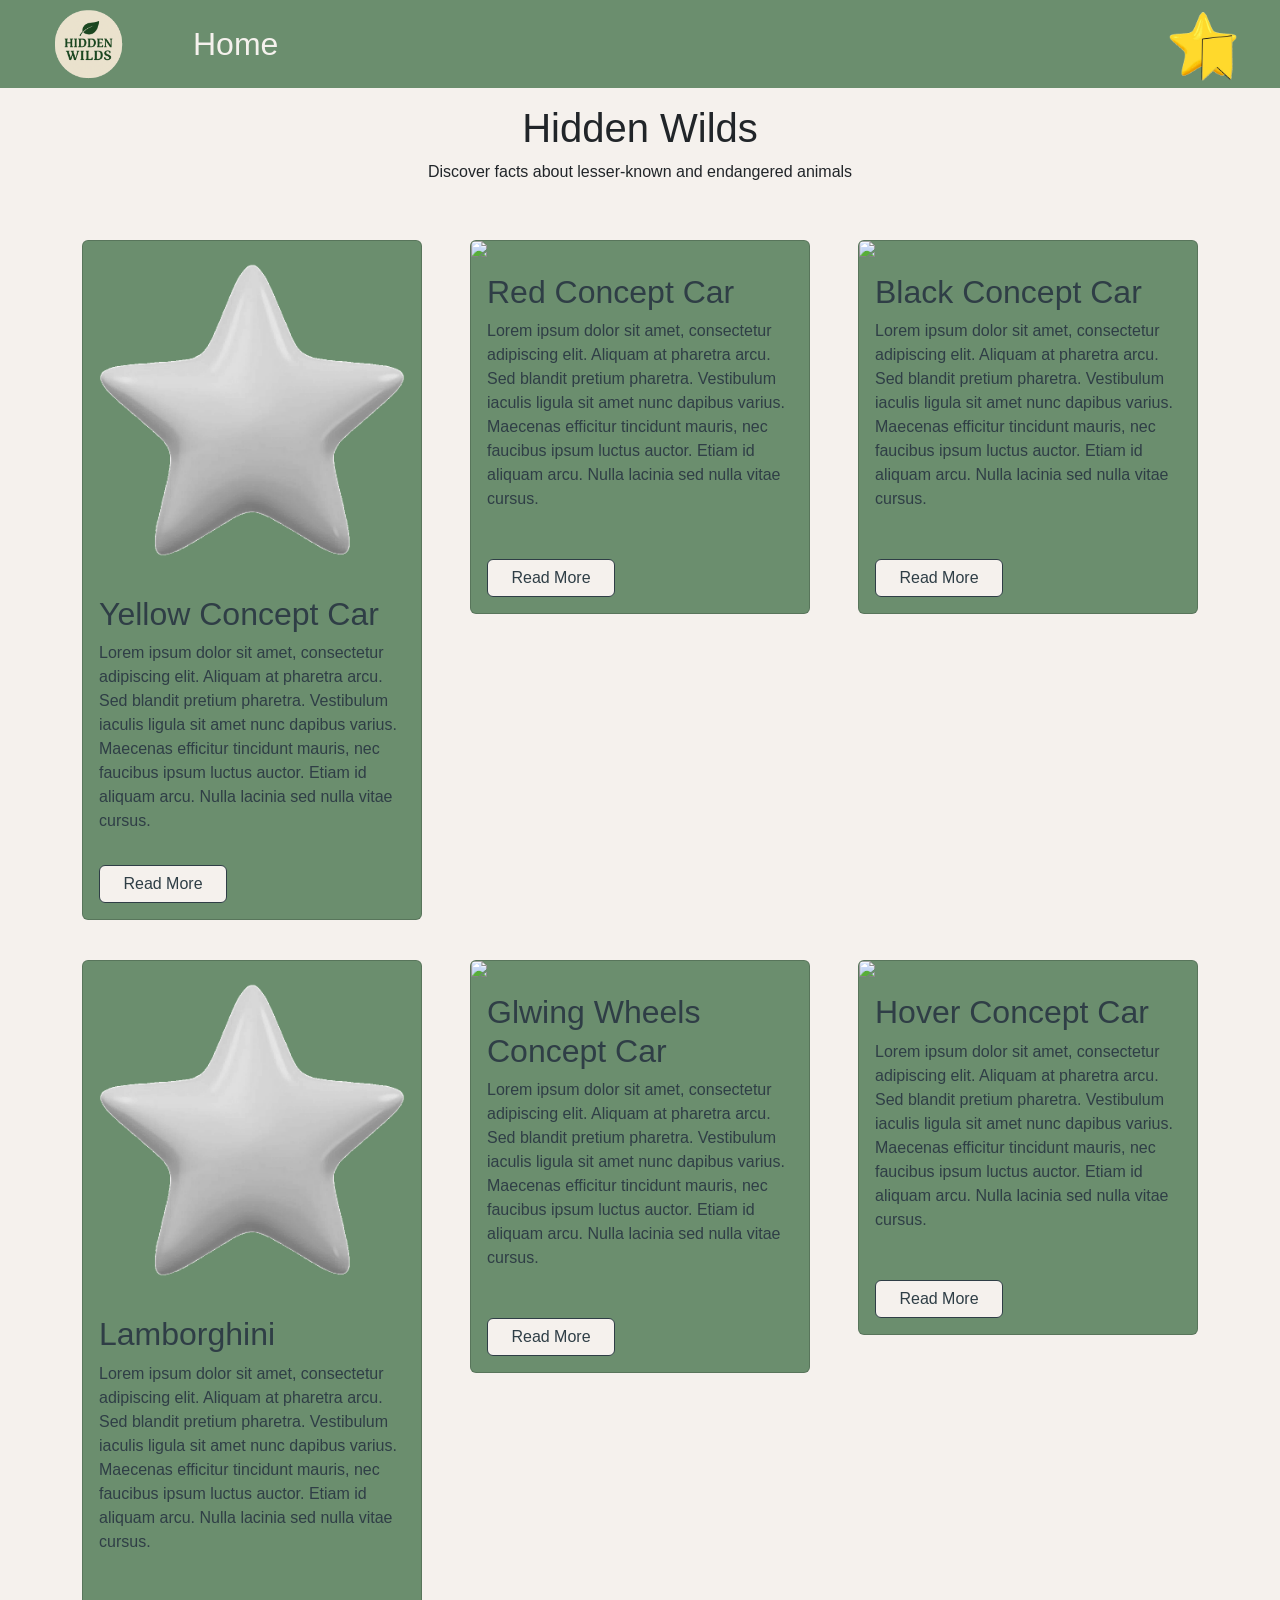
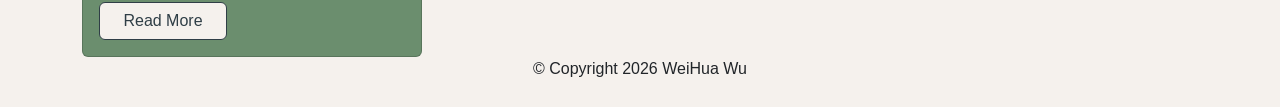
==== public/index.html @ fb305642 "Netlify Setup" ====
<!DOCTYPE html>
<html lang="en">
<head>
    <meta charset="UTF-8">
    <meta name="viewport" content="width=device-width, initial-scale=1.0">
    <title>Hidden Wilds</title>
    <link href="https://cdn.jsdelivr.net/npm/bootstrap@5.3.8/dist/css/bootstrap.min.css" rel="stylesheet" integrity="sha384-sRIl4kxILFvY47J16cr9ZwB07vP4J8+LH7qKQnuqkuIAvNWLzeN8tE5YBujZqJLB" crossorigin="anonymous">
    <link rel="stylesheet" href="style.css">
</head>
    <body>
        <header>
            <nav>
                <ul id="pages">
                    <li id="logo">
                        <a href="index.html">
                            <img src="images/logo.png">
                        </a>
                    </li>
                    <li><a href="index.html">Home</a></li>
                    <li id="favBnt">
                        <img src="images/fav-star.png">
                    </li>
                </ul>
            </nav>
        </header>
        <main>
            <div id="hero-div">
                <h1>Hidden Wilds</h1>
                <p>Discover facts about lesser-known and endangered animals</p>
            </div>

            <section class="container-sm text-center">

            <div class="row g-5">
                <div class="col-lg-4">
                    <div class="card">
                        <img class="card-img-top" src="images/dark-star.png">
                        <div class="card-body">
                            <h2>Yellow Concept Car</h2>
                            <p class="card-text">Lorem ipsum dolor sit amet, consectetur adipiscing elit. Aliquam at
                                pharetra
                                arcu. Sed blandit pretium pharetra. Vestibulum iaculis ligula sit amet nunc dapibus
                                varius.
                                Maecenas efficitur tincidunt mauris, nec faucibus ipsum luctus auctor. Etiam id aliquam
                                arcu.
                                Nulla lacinia sed nulla vitae cursus. </p>
                        </div>
                        <button type="button" class="btn btn-outline-primary">Read More</button>
                    </div>
                </div>
                <div class="col-lg-4">
                    <div class="card">
                        <img class="card-img-top" src="images/red-car.jpeg">
                        <div class="card-body">
                            <h2>Red Concept Car</h2>
                            <p>Lorem ipsum dolor sit amet, consectetur adipiscing elit. Aliquam at
                                pharetra
                                arcu. Sed blandit pretium pharetra. Vestibulum iaculis ligula sit amet nunc dapibus
                                varius.
                                Maecenas efficitur tincidunt mauris, nec faucibus ipsum luctus auctor. Etiam id aliquam
                                arcu.
                                Nulla lacinia sed nulla vitae cursus. </p>
                        </div>
                        <button class="btn btn-outline-primary">Read More</button>
                    </div>
                </div>
                <div class="col-lg-4">
                    <div class="card">
                        <img class="card-img-top" src="images/black-car.jpg">
                        <div class="card-body">
                            <h2>Black Concept Car</h2>
                            <p>Lorem ipsum dolor sit amet, consectetur adipiscing elit. Aliquam at
                                pharetra
                                arcu. Sed blandit pretium pharetra. Vestibulum iaculis ligula sit amet nunc dapibus
                                varius.
                                Maecenas efficitur tincidunt mauris, nec faucibus ipsum luctus auctor. Etiam id aliquam
                                arcu.
                                Nulla lacinia sed nulla vitae cursus. </p>
                        </div>
                        <button class="btn btn-outline-primary">Read More</button>
                    </div>
                </div>
            </div>

            <div class="row g-5">
                <div class="col-lg-4">
                    <div class="card">
                        <img class="card-img-top" src="images/dark-star.png">
                        <div class="card-body">
                            <h2>Lamborghini</h2>
                            <p>Lorem ipsum dolor sit amet, consectetur adipiscing elit. Aliquam at
                                pharetra
                                arcu. Sed blandit pretium pharetra. Vestibulum iaculis ligula sit amet nunc dapibus
                                varius.
                                Maecenas efficitur tincidunt mauris, nec faucibus ipsum luctus auctor. Etiam id aliquam
                                arcu.
                                Nulla lacinia sed nulla vitae cursus. </p>
                        </div>
                        <button class="btn btn-outline-primary">Read More</button>
                    </div>
                </div>
                <div class="col-lg-4">
                    <div class="card">
                        <img class="card-img-top" src="images/neon-wheels.jpeg">
                        <div class="card-body">
                            <h2>Glwing Wheels Concept Car</h2>
                            <p>Lorem ipsum dolor sit amet, consectetur adipiscing elit. Aliquam at
                                pharetra
                                arcu. Sed blandit pretium pharetra. Vestibulum iaculis ligula sit amet nunc dapibus
                                varius.
                                Maecenas efficitur tincidunt mauris, nec faucibus ipsum luctus auctor. Etiam id aliquam
                                arcu.
                                Nulla lacinia sed nulla vitae cursus. </p>
                        </div>
                        <button class="btn btn-outline-primary">Read More</button>
                    </div>
                </div>
                <div class="col-lg-4">
                    <div class="card">
                        <img class="card-img-top" src="images/hover-car.jpg">
                        <div class="card-body">
                            <h2>Hover Concept Car</h2>
                            <p>Lorem ipsum dolor sit amet, consectetur adipiscing elit. Aliquam at
                                pharetra
                                arcu. Sed blandit pretium pharetra. Vestibulum iaculis ligula sit amet nunc dapibus
                                varius.
                                Maecenas efficitur tincidunt mauris, nec faucibus ipsum luctus auctor. Etiam id aliquam
                                arcu.
                                Nulla lacinia sed nulla vitae cursus. </p>
                        </div>
                        <button class="btn btn-outline-primary">Read More</button>
                    </div>
                </div>
            </div>
            </section>
        </main>
        <footer>© Copyright 2026 WeiHua Wu</footer>
        <script src="main.js"></script>
    </body>
</html>
---- public/style.css ----
/* General */

body {
    background-color: #F5F1ED;
    font-family: "DM Sans", sans-serif;
    margin: 0;
    padding: 0;
}

/* Nav-bar */

header {
    position: sticky;
    top: 0;
    z-index: 10;
}

header > nav {
    align-items: center;
    background-color: #6B8E6E;
    display: flex;
    max-height: 5.5rem;
    overflow: hidden;
    padding: 20px;
}


#pages {
    align-items: center;
    display: flex;
    list-style-type: none;
    margin: 0 0 0 10px;
    padding: 0;
}

#pages > li {
    align-items: center;
    display: flex;
    margin: 0 10px;
    padding: 10px;
}

#pages > li > a {
    color: #F5F1ED;
    font-size: 2em;
    text-decoration: none;
}

#pages > li > a:hover {
    color: #2F3E46;
    font-weight: bolder;
}

#pages > li > img {
    width: 8%;
}

#pages > li > img:hover {
    content: url(../images/fav-star-red.png);
}

#favBnt {
    flex-grow: 100;
    justify-content: flex-end;
}

#logo {
    width: 10%;
}

#logo > a > img {
    width: 75%;
}

/* Hero - Website Description Section */

#hero-div {
    padding-top: 1rem;
    text-align: center;
}

/* Random Cards Section */
.card {
    background-color: #6B8E6E;
}

.card-body {
    text-align: left;
    color: #2F3E46;
}

.row {
    padding-top: 2.5rem;
}

.btn-outline-primary {
    background-color: #F5F1ED;
    border-color: #2F3E46;
    color: #2F3E46;
    margin: 1rem;
    max-width: 8rem;
}

.btn-outline-primary:hover {
    background-color: #2F3E46;
    border-color: #2F3E46;
}

footer {
    text-align: center;
    padding-bottom: 3ch;
}
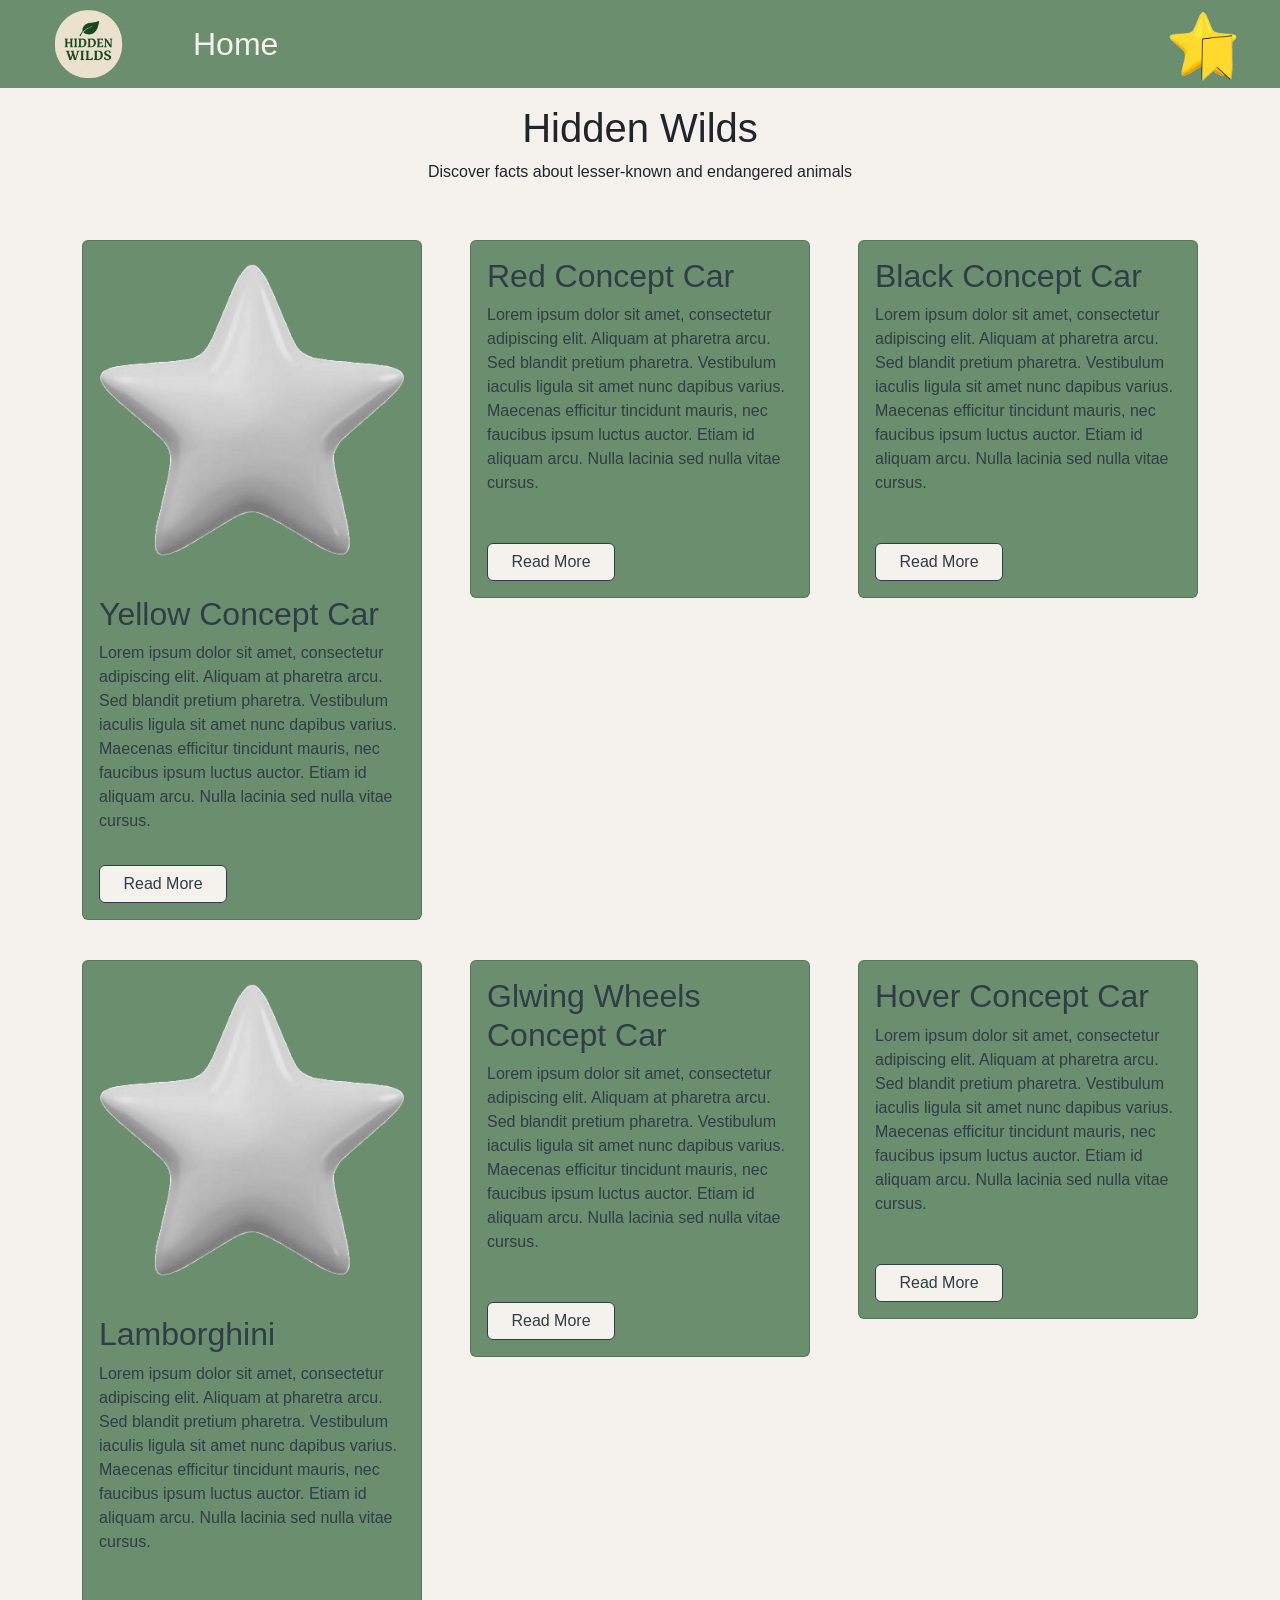
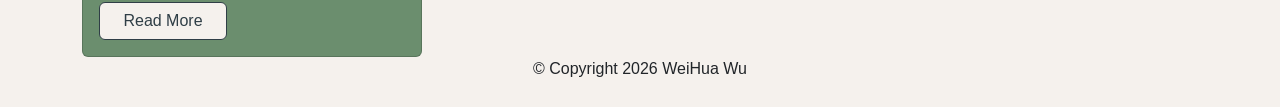
==== commit f1410860: "Test" ====
--- a/public/index.html
+++ b/public/index.html
@@ -50,7 +50,7 @@
                 </div>
                 <div class="col-lg-4">
                     <div class="card">
-                        <img class="card-img-top" src="images/red-car.jpeg">
+                        <img class="card-img-top" src="">
                         <div class="card-body">
                             <h2>Red Concept Car</h2>
                             <p>Lorem ipsum dolor sit amet, consectetur adipiscing elit. Aliquam at
@@ -66,7 +66,7 @@
                 </div>
                 <div class="col-lg-4">
                     <div class="card">
-                        <img class="card-img-top" src="images/black-car.jpg">
+                        <img class="card-img-top" src="">
                         <div class="card-body">
                             <h2>Black Concept Car</h2>
                             <p>Lorem ipsum dolor sit amet, consectetur adipiscing elit. Aliquam at
@@ -101,7 +101,7 @@
                 </div>
                 <div class="col-lg-4">
                     <div class="card">
-                        <img class="card-img-top" src="images/neon-wheels.jpeg">
+                        <img class="card-img-top" src="">
                         <div class="card-body">
                             <h2>Glwing Wheels Concept Car</h2>
                             <p>Lorem ipsum dolor sit amet, consectetur adipiscing elit. Aliquam at
@@ -117,7 +117,7 @@
                 </div>
                 <div class="col-lg-4">
                     <div class="card">
-                        <img class="card-img-top" src="images/hover-car.jpg">
+                        <img class="card-img-top" src="">
                         <div class="card-body">
                             <h2>Hover Concept Car</h2>
                             <p>Lorem ipsum dolor sit amet, consectetur adipiscing elit. Aliquam at
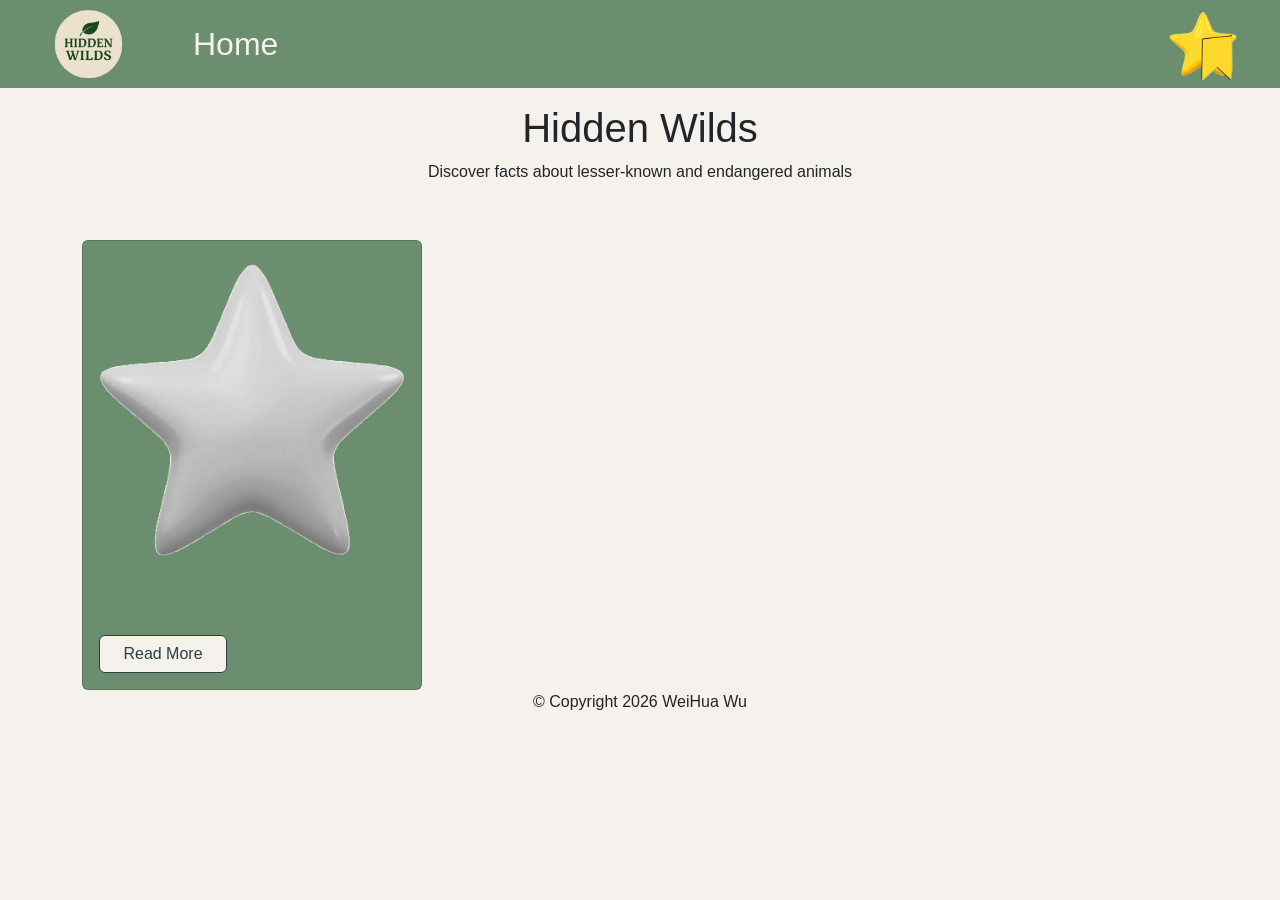
==== commit 40dd6a20: "api test V3" ====
--- a/public/index.html
+++ b/public/index.html
@@ -36,102 +36,12 @@
                     <div class="card">
                         <img class="card-img-top" src="images/dark-star.png">
                         <div class="card-body">
-                            <h2>Yellow Concept Car</h2>
-                            <p class="card-text">Lorem ipsum dolor sit amet, consectetur adipiscing elit. Aliquam at
-                                pharetra
-                                arcu. Sed blandit pretium pharetra. Vestibulum iaculis ligula sit amet nunc dapibus
-                                varius.
-                                Maecenas efficitur tincidunt mauris, nec faucibus ipsum luctus auctor. Etiam id aliquam
-                                arcu.
-                                Nulla lacinia sed nulla vitae cursus. </p>
+                            <h2 class="card-name"></h2>
+                            <p class="card-text"></p>
                         </div>
                         <button type="button" class="btn btn-outline-primary">Read More</button>
                     </div>
                 </div>
-                <div class="col-lg-4">
-                    <div class="card">
-                        <img class="card-img-top" src="">
-                        <div class="card-body">
-                            <h2>Red Concept Car</h2>
-                            <p>Lorem ipsum dolor sit amet, consectetur adipiscing elit. Aliquam at
-                                pharetra
-                                arcu. Sed blandit pretium pharetra. Vestibulum iaculis ligula sit amet nunc dapibus
-                                varius.
-                                Maecenas efficitur tincidunt mauris, nec faucibus ipsum luctus auctor. Etiam id aliquam
-                                arcu.
-                                Nulla lacinia sed nulla vitae cursus. </p>
-                        </div>
-                        <button class="btn btn-outline-primary">Read More</button>
-                    </div>
-                </div>
-                <div class="col-lg-4">
-                    <div class="card">
-                        <img class="card-img-top" src="">
-                        <div class="card-body">
-                            <h2>Black Concept Car</h2>
-                            <p>Lorem ipsum dolor sit amet, consectetur adipiscing elit. Aliquam at
-                                pharetra
-                                arcu. Sed blandit pretium pharetra. Vestibulum iaculis ligula sit amet nunc dapibus
-                                varius.
-                                Maecenas efficitur tincidunt mauris, nec faucibus ipsum luctus auctor. Etiam id aliquam
-                                arcu.
-                                Nulla lacinia sed nulla vitae cursus. </p>
-                        </div>
-                        <button class="btn btn-outline-primary">Read More</button>
-                    </div>
-                </div>
-            </div>
-
-            <div class="row g-5">
-                <div class="col-lg-4">
-                    <div class="card">
-                        <img class="card-img-top" src="images/dark-star.png">
-                        <div class="card-body">
-                            <h2>Lamborghini</h2>
-                            <p>Lorem ipsum dolor sit amet, consectetur adipiscing elit. Aliquam at
-                                pharetra
-                                arcu. Sed blandit pretium pharetra. Vestibulum iaculis ligula sit amet nunc dapibus
-                                varius.
-                                Maecenas efficitur tincidunt mauris, nec faucibus ipsum luctus auctor. Etiam id aliquam
-                                arcu.
-                                Nulla lacinia sed nulla vitae cursus. </p>
-                        </div>
-                        <button class="btn btn-outline-primary">Read More</button>
-                    </div>
-                </div>
-                <div class="col-lg-4">
-                    <div class="card">
-                        <img class="card-img-top" src="">
-                        <div class="card-body">
-                            <h2>Glwing Wheels Concept Car</h2>
-                            <p>Lorem ipsum dolor sit amet, consectetur adipiscing elit. Aliquam at
-                                pharetra
-                                arcu. Sed blandit pretium pharetra. Vestibulum iaculis ligula sit amet nunc dapibus
-                                varius.
-                                Maecenas efficitur tincidunt mauris, nec faucibus ipsum luctus auctor. Etiam id aliquam
-                                arcu.
-                                Nulla lacinia sed nulla vitae cursus. </p>
-                        </div>
-                        <button class="btn btn-outline-primary">Read More</button>
-                    </div>
-                </div>
-                <div class="col-lg-4">
-                    <div class="card">
-                        <img class="card-img-top" src="">
-                        <div class="card-body">
-                            <h2>Hover Concept Car</h2>
-                            <p>Lorem ipsum dolor sit amet, consectetur adipiscing elit. Aliquam at
-                                pharetra
-                                arcu. Sed blandit pretium pharetra. Vestibulum iaculis ligula sit amet nunc dapibus
-                                varius.
-                                Maecenas efficitur tincidunt mauris, nec faucibus ipsum luctus auctor. Etiam id aliquam
-                                arcu.
-                                Nulla lacinia sed nulla vitae cursus. </p>
-                        </div>
-                        <button class="btn btn-outline-primary">Read More</button>
-                    </div>
-                </div>
-            </div>
             </section>
         </main>
         <footer>© Copyright 2026 WeiHua Wu</footer>
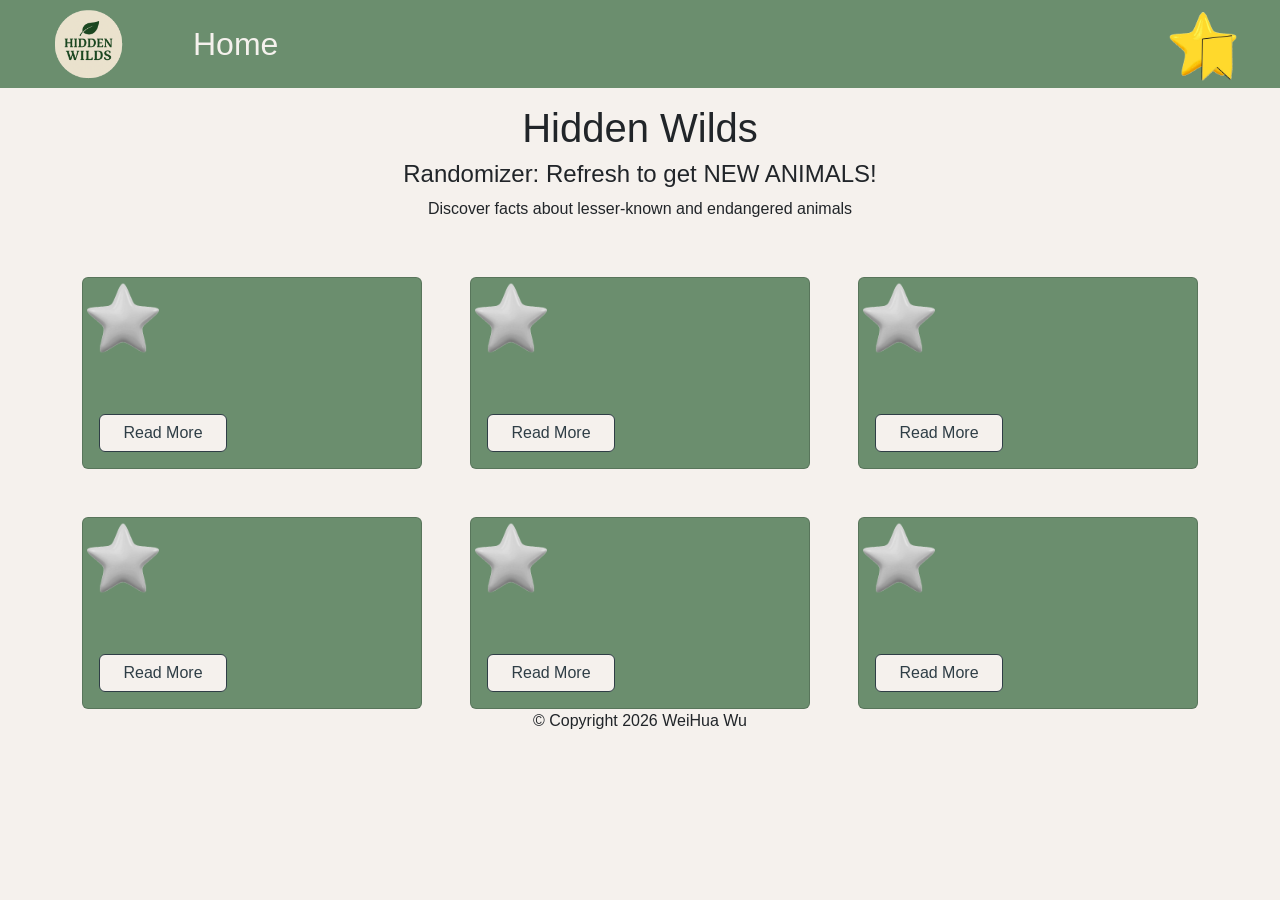
==== commit 39f07bab: "Completed Randomizing cards" ====
--- a/public/index.html
+++ b/public/index.html
@@ -26,6 +26,7 @@
         <main>
             <div id="hero-div">
                 <h1>Hidden Wilds</h1>
+                <h4>Randomizer: Refresh to get NEW ANIMALS!</h4>
                 <p>Discover facts about lesser-known and endangered animals</p>
             </div>
 
@@ -37,7 +38,57 @@
                         <img class="card-img-top" src="images/dark-star.png">
                         <div class="card-body">
                             <h2 class="card-name"></h2>
-                            <p class="card-text"></p>
+                            <ul class="card-text"></ul>
+                        </div>
+                        <button type="button" class="btn btn-outline-primary">Read More</button>
+                    </div>
+                </div>
+                <div class="col-lg-4">
+                    <div class="card">
+                        <img class="card-img-top" src="images/dark-star.png">
+                        <div class="card-body">
+                            <h2 class="card-name"></h2>
+                            <ul class="card-text"></ul>
+                        </div>
+                        <button type="button" class="btn btn-outline-primary">Read More</button>
+                    </div>
+                </div>
+                <div class="col-lg-4">
+                    <div class="card">
+                        <img class="card-img-top" src="images/dark-star.png">
+                        <div class="card-body">
+                            <h2 class="card-name"></h2>
+                            <ul class="card-text"></ul>
+                        </div>
+                        <button type="button" class="btn btn-outline-primary">Read More</button>
+                    </div>
+                </div>
+                <div class="col-lg-4">
+                    <div class="card">
+                        <img class="card-img-top" src="images/dark-star.png">
+                        <div class="card-body">
+                            <h2 class="card-name"></h2>
+                            <ul class="card-text"></ul>
+                        </div>
+                        <button type="button" class="btn btn-outline-primary">Read More</button>
+                    </div>
+                </div>
+                <div class="col-lg-4">
+                    <div class="card">
+                        <img class="card-img-top" src="images/dark-star.png">
+                        <div class="card-body">
+                            <h2 class="card-name"></h2>
+                            <ul class="card-text"></ul>
+                        </div>
+                        <button type="button" class="btn btn-outline-primary">Read More</button>
+                    </div>
+                </div>
+                <div class="col-lg-4">
+                    <div class="card">
+                        <img class="card-img-top" src="images/dark-star.png">
+                        <div class="card-body">
+                            <h2 class="card-name"></h2>
+                            <ul class="card-text"></ul>
                         </div>
                         <button type="button" class="btn btn-outline-primary">Read More</button>
                     </div>
--- a/public/style.css
+++ b/public/style.css
@@ -84,9 +84,26 @@
     background-color: #6B8E6E;
 }
 
+.card-img-top {
+    max-width: 5rem;
+}
+
+.card-img-top:hover {
+    content: url(images/star.png);
+}
+
 .card-body {
     text-align: left;
     color: #2F3E46;
+}
+
+.card-text > li {
+    font-weight: 800;
+    list-style-type: none;
+}
+
+.card-text > li > p {
+    font-weight: 600;
 }
 
 .row {
